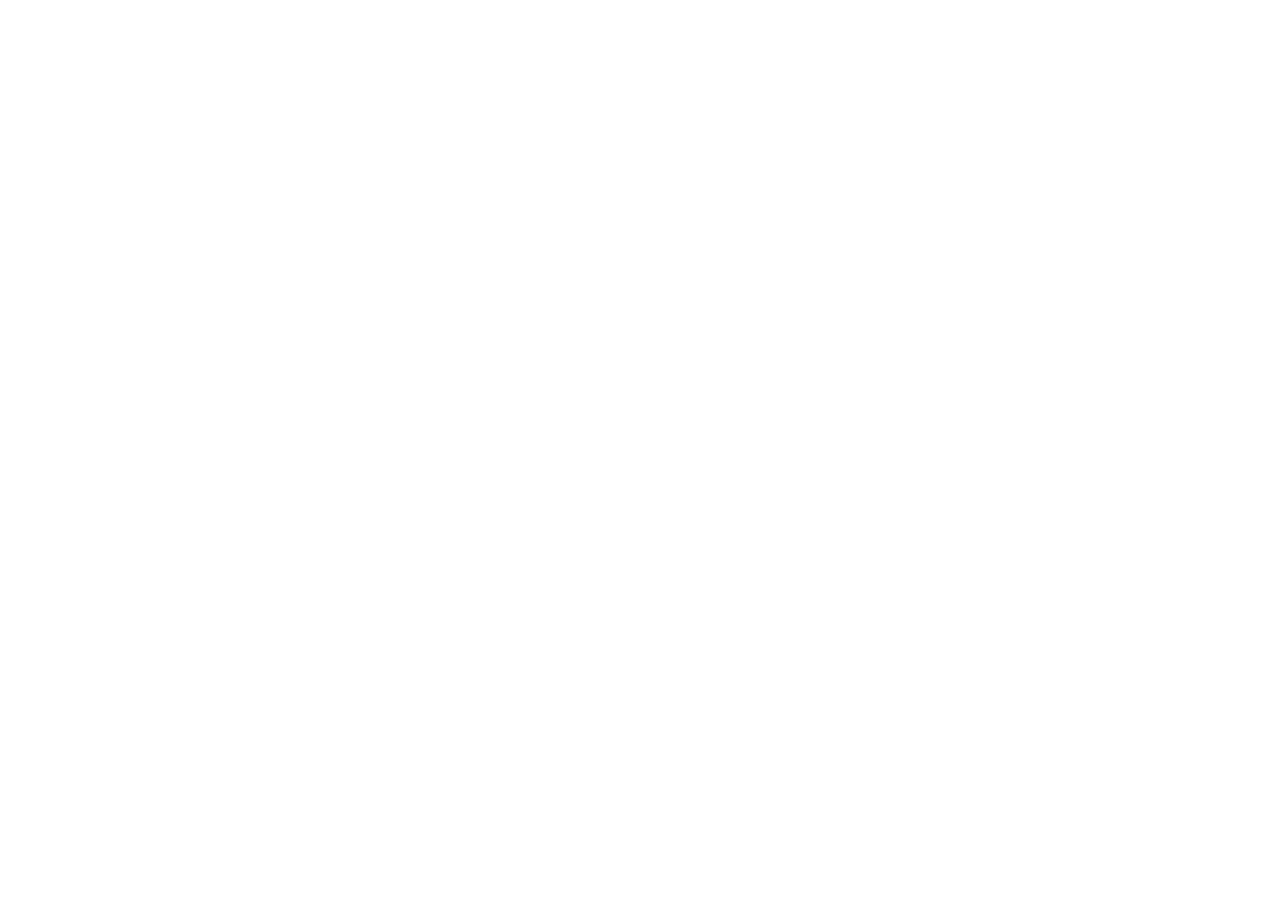
==== pois/Bretagne.html @ cddf467c "refactor: remove EDNA POI data and files and add whitespace formatting to Bretagne HTML template" ====
<!DOCTYPE html>
<html lang="en">

<head>
    <meta charset="UTF-8">
    <meta name="viewport" content="width=device-width, initial-scale=1.0, maximum-scale=1.0, user-scalable=no">
    <title>Bretagne</title>
    <!-- Custom CSS -->
    <link rel="stylesheet" href="../css/style.css">
</head>

<body>
    <div class="poi-container">
        <h1>Bretagne</h1>
        <p>A significant landmark in Nantes, representing the history and culture of the Brittany region.</p>
        <br>
        <a href="../index.html" class="btn" style="background-color: #6b7280;">Back to Map</a>
    </div>

    <script>
        const urlParams = new URLSearchParams(window.location.search);
        const poiId = urlParams.get('id');
        const state = localStorage.getItem('visitedPOIs');
        const visited = state ? JSON.parse(state) : [];
        if (!poiId || !visited.includes(poiId)) {
            // Redirect back to map if accessed without being unlocked
            window.location.href = '../index.html';
        }
    </script>
</body>

</html>
---- css/style.css ----
/* Base Reset & Variables */
:root {
    --primary-color: #3b82f6;
    --success-color: #10b981;
    --bg-color: #ffffff;
    --text-color: #1f2937;
}

html, body {
    margin: 0;
    padding: 0;
    height: 100%;
    width: 100%;
    background-color: var(--bg-color);
    color: var(--text-color);
    font-family: -apple-system, BlinkMacSystemFont, "Segoe UI", Roboto, Helvetica, Arial, sans-serif;
    overflow: hidden; /* Prevent scrolling on main map view */
}

/* Map Container */
#map {
    height: 100vh;
    width: 100vw;
    z-index: 1; /* Keep map below overlays if any */
}

/* POI Page Styles */
.poi-container {
    padding: 20px;
    max-width: 600px;
    margin: 0 auto;
    overflow-y: auto;
    height: 100vh;
    box-sizing: border-box;
}

.btn {
    display: inline-block;
    padding: 12px 24px;
    margin: 10px 0;
    background-color: var(--primary-color);
    color: white;
    border: none;
    border-radius: 8px;
    font-size: 16px;
    cursor: pointer;
    text-decoration: none;
    text-align: center;
}

.btn:active {
    opacity: 0.8;
}

.btn-success {
    background-color: var(--success-color);
}
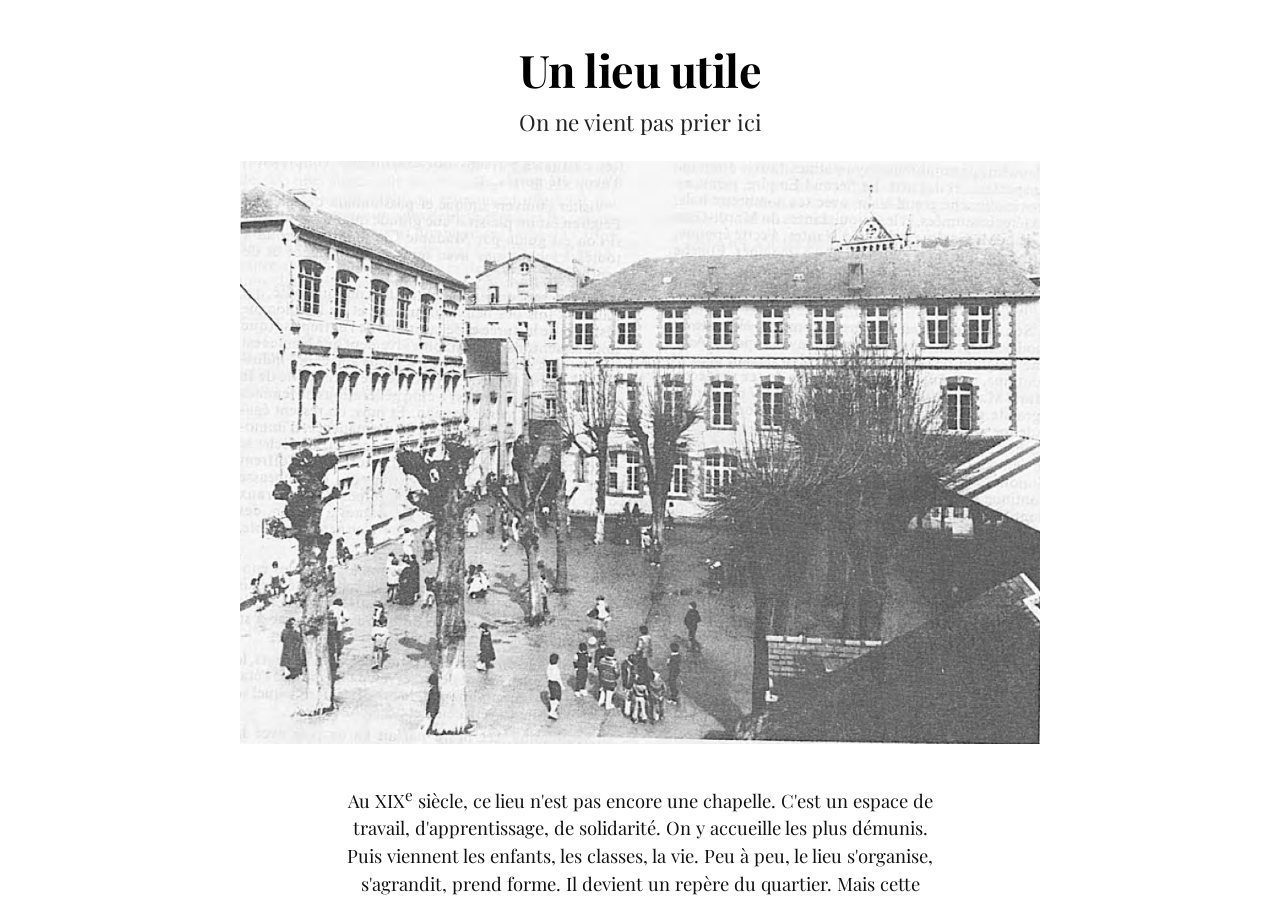
==== commit d0ae7486: "refactor: comment out POI access validation logic in HTML templates" ====
--- a/pois/Bretagne.html
+++ b/pois/Bretagne.html
@@ -1,31 +1,138 @@
 <!DOCTYPE html>
-<html lang="en">
+<html lang="fr">
 
 <head>
     <meta charset="UTF-8">
     <meta name="viewport" content="width=device-width, initial-scale=1.0, maximum-scale=1.0, user-scalable=no">
-    <title>Bretagne</title>
+    <title>Un lieu utile</title>
     <!-- Custom CSS -->
     <link rel="stylesheet" href="../css/style.css">
+    <link rel="preconnect" href="https://fonts.googleapis.com">
+    <link rel="preconnect" href="https://fonts.gstatic.com" crossorigin>
+    <link href="https://fonts.googleapis.com/css2?family=Playfair+Display:ital,wght@0,400;0,700;1,400&display=swap"
+        rel="stylesheet">
+    <style>
+        body,
+        html {
+            margin: 0;
+            padding: 0;
+            background-color: #fff;
+            color: #000;
+            font-family: 'Playfair Display', serif;
+        }
+
+        .poi-container {
+            max-width: 800px;
+            margin: 0 auto;
+            padding: 0;
+            display: flex;
+            flex-direction: column;
+            align-items: center;
+        }
+
+        .header-section {
+            padding: 2.5rem 1rem 1.5rem;
+            text-align: center;
+        }
+
+        h1 {
+            font-size: 2.8rem;
+            font-weight: 700;
+            margin: 0 0 0.5rem 0;
+            letter-spacing: -0.5px;
+        }
+
+        .subtitle {
+            font-size: 1.4rem;
+            font-style: normal;
+            font-weight: 400;
+            margin: 0;
+            color: #222;
+        }
+
+        .image-container {
+            width: 100%;
+            margin: 0;
+        }
+
+        .image-container img {
+            width: 100%;
+            height: auto;
+            display: block;
+            filter: grayscale(100%);
+        }
+
+        .content-section {
+            padding: 2.5rem 2rem;
+            text-align: center;
+            max-width: 600px;
+        }
+
+        .content-section p {
+            font-size: 1.15rem;
+            line-height: 1.5;
+            margin: 0;
+            color: #111;
+        }
+
+        .back-btn-container {
+            padding: 1rem;
+            margin-bottom: 2rem;
+        }
+
+        .btn {
+            display: inline-block;
+            padding: 12px 24px;
+            background-color: #000;
+            color: #fff;
+            text-decoration: none;
+            border-radius: 4px;
+            font-family: system-ui, -apple-system, sans-serif;
+            font-size: 1rem;
+            transition: background-color 0.2s;
+        }
+
+        .btn:hover {
+            background-color: #333;
+        }
+    </style>
 </head>
 
 <body>
     <div class="poi-container">
-        <h1>Bretagne</h1>
-        <p>A significant landmark in Nantes, representing the history and culture of the Brittany region.</p>
-        <br>
-        <a href="../index.html" class="btn" style="background-color: #6b7280;">Back to Map</a>
+        <div class="header-section">
+            <h1>Un lieu utile</h1>
+            <p class="subtitle">On ne vient pas prier ici</p>
+        </div>
+
+        <div class="image-container">
+            <!-- I've added a placeholder image here since the original project didn't contain the specific image shown in the mock. Replace this src with the correct image path if you have it. -->
+            <img src="../assets/image/ecole_du_martray.png" alt="Historical view">
+        </div>
+
+        <div class="content-section">
+            <p>Au XIX<sup>e</sup> siècle, ce lieu n'est pas encore une chapelle. C'est un espace de travail,
+                d'apprentissage, de solidarité. On y accueille les plus démunis. Puis viennent les enfants, les classes,
+                la vie. Peu à peu, le lieu s'organise, s'agrandit, prend forme. Il devient un repère du quartier. Mais
+                cette vocation ne durera pas.</p>
+        </div>
+
+        <div class="back-btn-container">
+            <a href="../index.html" class="btn">Retour à la carte</a>
+        </div>
     </div>
 
     <script>
-        const urlParams = new URLSearchParams(window.location.search);
-        const poiId = urlParams.get('id');
-        const state = localStorage.getItem('visitedPOIs');
-        const visited = state ? JSON.parse(state) : [];
-        if (!poiId || !visited.includes(poiId)) {
-            // Redirect back to map if accessed without being unlocked
-            window.location.href = '../index.html';
-        }
+        /*
+                const urlParams = new URLSearchParams(window.location.search);
+                const poiId = urlParams.get('id');
+                const state = localStorage.getItem('visitedPOIs');
+                const visited = state ? JSON.parse(state) : [];
+                if (!poiId || !visited.includes(poiId)) {
+                    // Redirect back to map if accessed without being unlocked
+                    window.location.href = '../index.html';
+                }
+        */
     </script>
 </body>
 
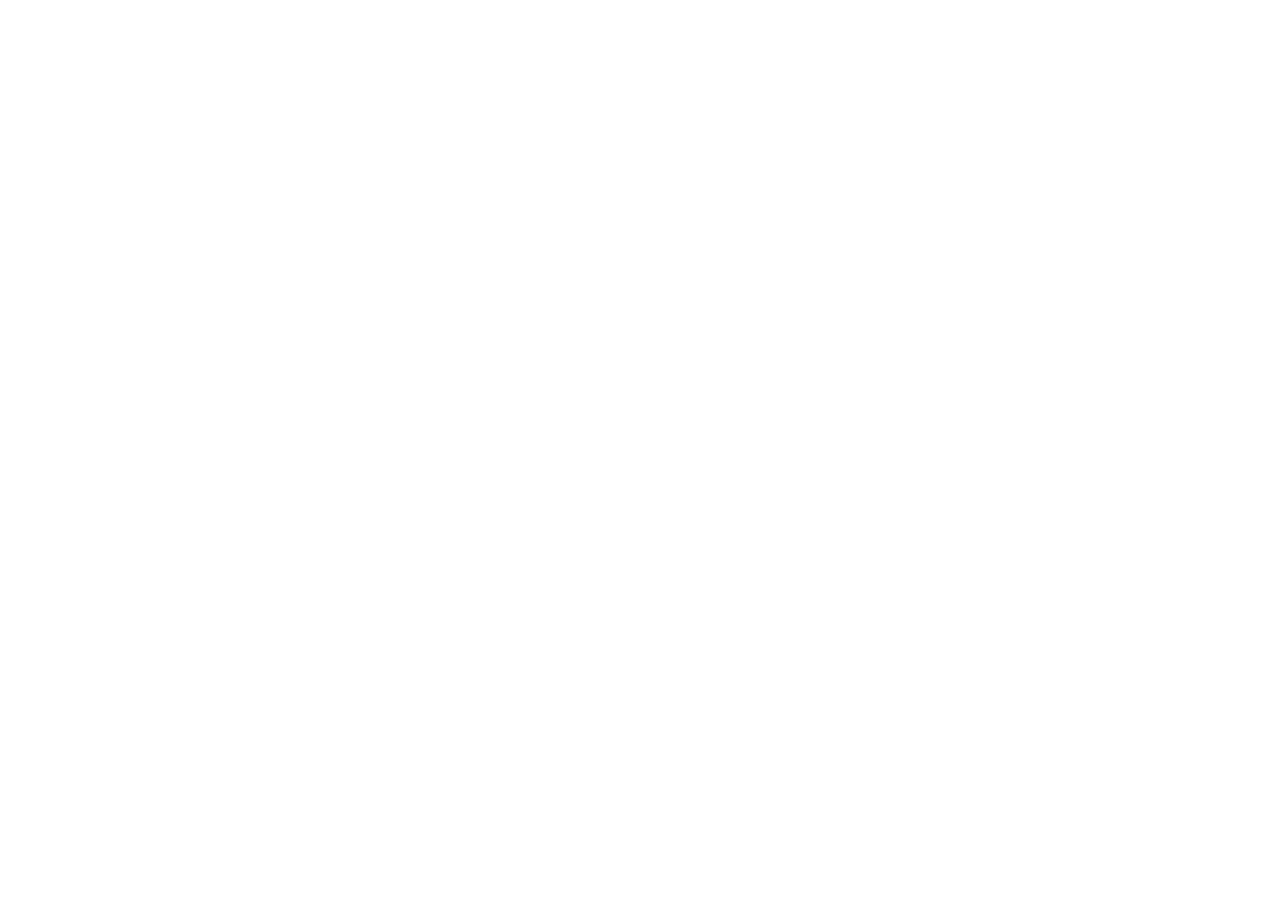
==== commit 7557b0aa: "feat: enable POI access restriction via state validation across all pages" ====
--- a/pois/Bretagne.html
+++ b/pois/Bretagne.html
@@ -123,16 +123,16 @@
     </div>
 
     <script>
-        /*
-                const urlParams = new URLSearchParams(window.location.search);
-                const poiId = urlParams.get('id');
-                const state = localStorage.getItem('visitedPOIs');
-                const visited = state ? JSON.parse(state) : [];
-                if (!poiId || !visited.includes(poiId)) {
-                    // Redirect back to map if accessed without being unlocked
-                    window.location.href = '../index.html';
-                }
-        */
+
+        const urlParams = new URLSearchParams(window.location.search);
+        const poiId = urlParams.get('id');
+        const state = localStorage.getItem('visitedPOIs');
+        const visited = state ? JSON.parse(state) : [];
+        if (!poiId || !visited.includes(poiId)) {
+            // Redirect back to map if accessed without being unlocked
+            window.location.href = '../index.html';
+        }
+
     </script>
 </body>
 
